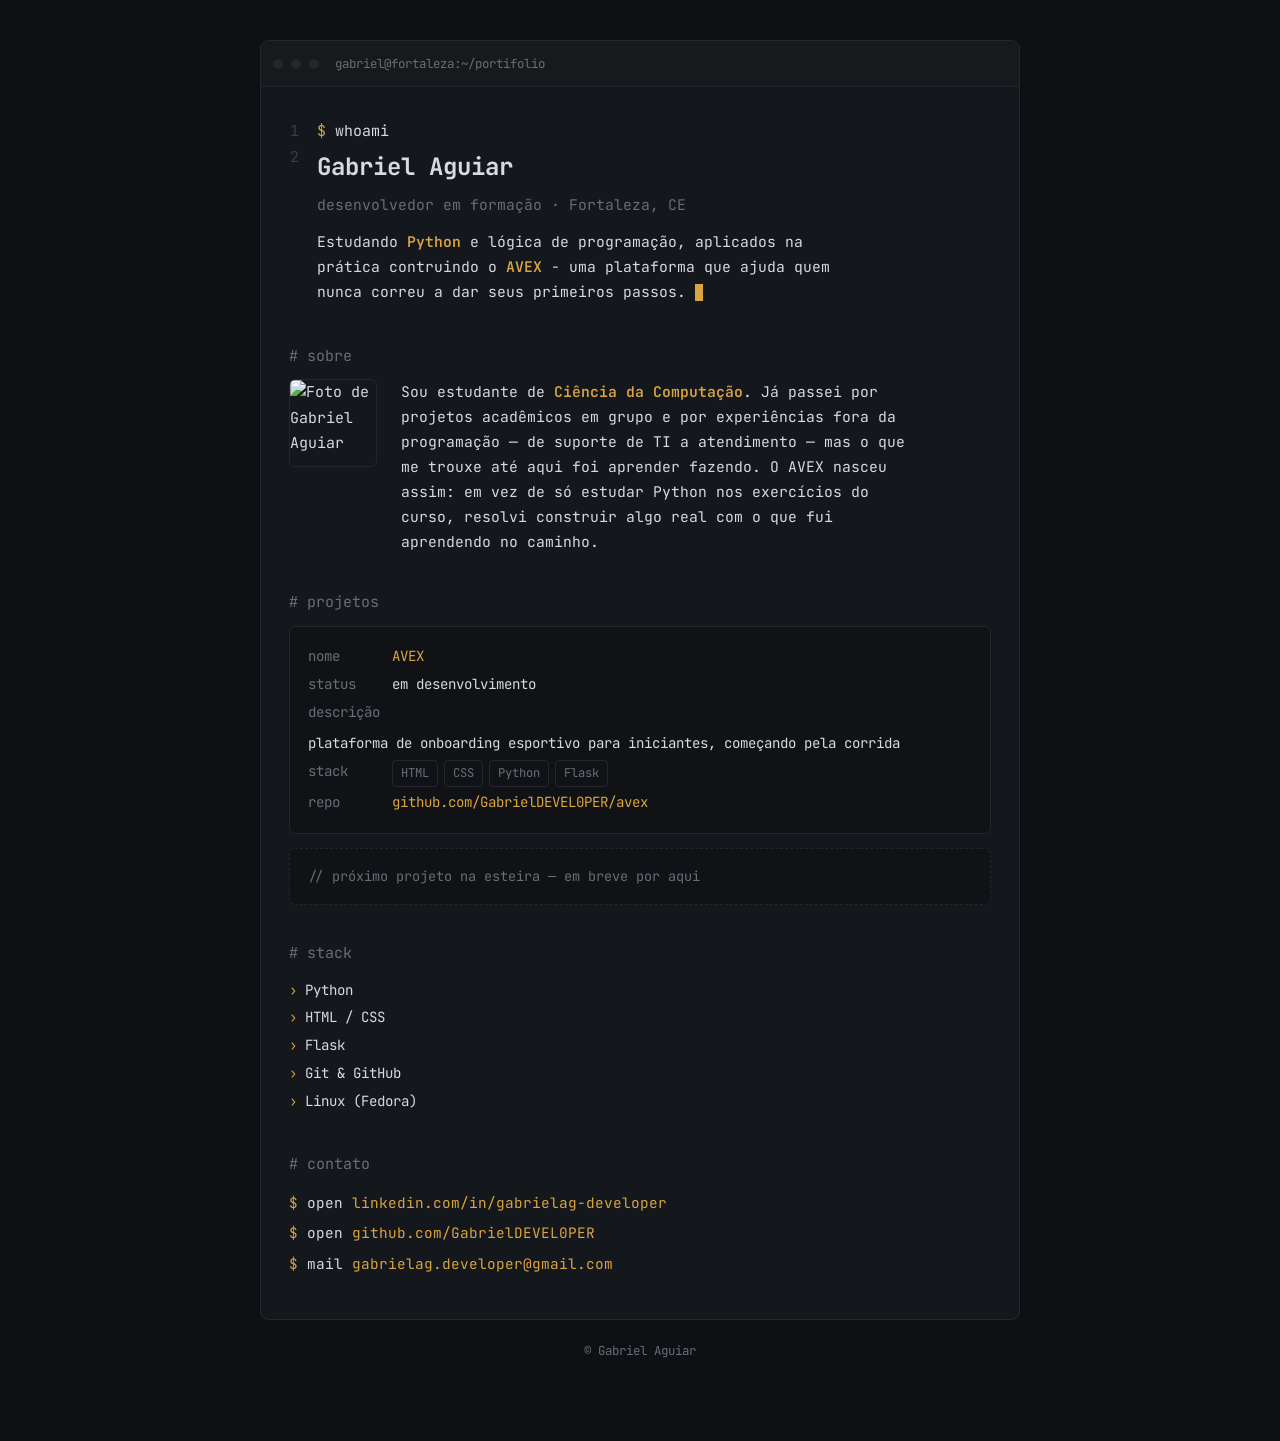
==== index.html @ c483846a "Add files via upload" ====
<!DOCTYPE html>
<html lang="pt-br">
<head>
    <meta charset="UTF-8">
    <meta name="viewport" content="width=device-width, initial-scale=1.0">
    <title>Gabriel Aguiar - Portfólio</title>
    <link rel="preconnect" href="https://fonts.googleapis.com">
    <link rel="preconnect" href="https://fonts.gstatic.com" crossorigin>
    <link href="https://fonts.googleapis.com/css2?family=JetBrains+Mono:wght@400;500;600;700&display=swap" rel="stylesheet">
    <link rel="icon" type="image/png" href="comando.png">

    <style>
        :root{
            --bg: #0e1013;
            --panel: #14171b;
            --line: #23272d;
            --text: #d7dade;
            --dim: #676e77;
            --radius: 6px;
            --amber: #d9a441;

        }

         *{box-sizing: border-box; margin: 0; padding:  0;}

        body{
            background-color: var(--bg);
            color: var(--text);
            font-family: 'JetBrains Mono', monospace;
            font-size: 15px;
            line-height: 1.7;
            padding: 40px 20px 80px;
        }

        ::selection{ background: var(--amber); color: var(--bg);}
        a {color: var(--amber); text-decoration: none; }
        a:hover {text-decoration: underline; }

        .window{
            max-width: 760px;
            margin: 0 auto;
            background: var(--panel);
            border: 1px solid var(--line);
            border-radius: 8px;
            overflow: hidden;
        }

        .chrome{
            display:flex;
            align-items: center;
            gap: 8px;
            padding: 12px;
            border-bottom: 1px solid var(--line);
            background: #17191d;

        }

        .dot{
            width: 10px; height: 10px;
            border-radius: 50%;
            background: var(--line);
        }

        .chrome-title {
            margin-left: 8px;
            font-size: 0.78rem;
            color: var(--dim);
            }

        .body-content{
            padding: 32px 28px 40px ;
        }

        .row {
            display: flex;
        }
        
        .gutter{
            color: #3a3f47;
            text-align: right;
            padding-right: 18px;
            user-select: none;
            flex-shrink: 0;
            width: 28px;
        }

        .content {flex: 1; min-width: 0;}

        .comment {color:var(--dim); }
        .prompt{ color: var(--amber);}
        .string{ color: #9fb4c7;}

        h1{
            font-size: 1.5rem;
            font-weight: 700;
            color: var(--text);
            margin: 2px 0 4px;
        }

        .tagline{
            color: var(--dim);
            font-size: 0.92rem;
            margin-bottom: 4px;
        }

        .lede{
            max-width: 60ch;
            color:var(--text);
            font-size: 0.92rem;
            margin: 12px 0 4px;
        }
        
        .lede strong{ color: var(--amber); font-weight: 600;}

        .cursor{
            display: inline-block;
            width: 8px; height:1.1em;
            background: var(--amber);
            vertical-align: text-bottom;
            animation: blink 1s step-end infinite;
        }

        @keyframes blink{ 50%{opacity: 0;}}
        @media(prefers-reduced-motion: reduce){ .cursor{ animation: none;}}

        section{ margin-top: 36px;}
        
        .section-tag{ color: var(--dim); margin-bottom: 10px;}

        .about-row{
            display: flex;
            gap: 24px;
            align-items: flex-start;
            flex-wrap: wrap;
        }

        .about-photo{
            width: 88px;
            height: 88px;
            border-radius: var(--radius);
            object-fit: cover;
            border: 1px solid var(--line);
            flex-shrink: 0;
        }

        .about-text{ color:var(--text); font-size: 0.92rem; max-width: 56ch;}
        .about-text strong{color: var(--amber); font-weight: 600;}

        .obj{
            background: #101216;
            border: 1px solid var(--line);
            border-radius: var(--radius);
            padding: 16px 18px;
            margin-bottom: 14px;
            font-size: 0.88rem;
        }

        .obj-key{ color: var(--dim); }
        .obj-val{ color:var(--text); }
        .obj-val.amber{ color: var(--amber); }

        .obj-row{
            display:flex;
            gap: 8px;
            padding: 2px 0;
            flex-wrap: wrap;
        }

        .obj-row .k{color:var(--dim); min-width: 76px; flex-shrink: 0;}

        .tags{
            display: flex;
            flex-wrap: wrap;
            gap: 6px;
        }

        .tag{
            font-size: 0.76rem;
            color: var(--dim);
            border: 1px solid var(--line);
            border-radius: 4px;
            padding: 2px 8px;
        }

        .obj.upcoming{
            border-style: dashed;
            color: var(--dim);
            font-size: 0.85rem;
        }

        .stack-list{ font-size: 0.88rem;}
        .stack-list .line{ padding: 2px 0; }

        .contact-list{ font-size: 0.9rem;}
        .contact-list .line{ padding: 3px 0;}

        footer{
            max-width: 760px;
            margin: 20px auto 0;
            color: var(--dim);
            font-size: 0.78rem;
            text-align: center;
        }

        @media (max-width: 520px){
            body{ font-size: 13.5px; padding: 24px 12px 60px;}
            .body-content{ padding: 24px 18px 32px;}
            .gutter{ width: 22px; padding-right: 10px ;}
        }
    </style>
</head>
<body>
    <div class="window">
        <div class="chrome">
        <span class="dot"></span><span class="dot"></span><span class="dot"></span>
        <span class="chrome-title">gabriel@fortaleza:~/portifolio</span>
    
    </div>

    <div class="body-content">
        <div class="row">
            <div class="gutter">1</div>
            <div class="content"><span class="prompt">$</span> whoami</div>
        </div>
        <div class="row">
            <div class="gutter">2</div>
            <div class="content">
                <h1>Gabriel Aguiar</h1>
                <div class="tagline">desenvolvedor em formação · Fortaleza, CE</div>
                <p class="lede">
                    Estudando <strong>Python</strong> e lógica de programação, aplicados na prática

                    contruindo o <strong>AVEX</strong> - uma plataforma que ajuda quem nunca correu a dar seus primeiros passos. <span class="cursor"></span>
                </p>   
            </div>
        </div>
   
        <section>
            <div class="section-tag comment"># sobre</div>
            <div class="about-row">

                <img class="about-photo" src="https://github.com/GabrielDEVEL0PER.png" alt="Foto de Gabriel Aguiar">

                <p class="about-text">
                Sou estudante de <strong>Ciência da Computação</strong>. Já passei por projetos
          acadêmicos em grupo e por experiências fora da programação — de suporte de TI a
          atendimento — mas o que me trouxe até aqui foi aprender fazendo. O AVEX nasceu assim:
          em vez de só estudar Python nos exercícios do curso, resolvi construir algo real com
          o que fui aprendendo no caminho.
                </p>
            </div>
        </section>

        <section>
            <div class="section-tag comment"># projetos</div>
          <div class="obj">
        <div class="obj-row"><span class="k">nome</span><span class="obj-val amber">AVEX</span></div>
        <div class="obj-row"><span class="k">status</span><span class="obj-val">em desenvolvimento</span></div>
        <div class="obj-row"><span class="k">descrição</span><span class="obj-val string">plataforma de onboarding esportivo para iniciantes, começando pela corrida</span></div>
        <div class="obj-row"><span class="k">stack</span>
          <span class="tags">
            <span class="tag">HTML</span><span class="tag">CSS</span><span class="tag">Python</span><span class="tag">Flask</span>
          </span>
        </div>
        <div class="obj-row"><span class="k">repo</span><a href="https://github.com/GabrielDEVEL0PER/avex" target="_blank" rel="noopener">github.com/GabrielDEVEL0PER/avex</a></div>
      </div>
 
      <div class="obj upcoming">
        <span class="comment">// próximo projeto na esteira — em breve por aqui</span>
      </div>
    </section>
 
    <section>
      <div class="section-tag comment"># stack</div>
      <div class="stack-list">
        <div class="line"><span class="prompt">›</span> Python</div>
        <div class="line"><span class="prompt">›</span> HTML / CSS</div>
        <div class="line"><span class="prompt">›</span> Flask</div>
        <div class="line"><span class="prompt">›</span> Git &amp; GitHub</div>
        <div class="line"><span class="prompt">›</span> Linux (Fedora)</div>
      </div>
    </section>
 
    <section>
      <div class="section-tag comment"># contato</div>
      <div class="contact-list">
        <div class="line"><span class="prompt">$</span> open <a href="https://linkedin.com/in/gabrielag-developer" target="_blank" rel="noopener">linkedin.com/in/gabrielag-developer</a></div>
        <div class="line"><span class="prompt">$</span> open <a href="https://github.com/GabrielDEVEL0PER" target="_blank" rel="noopener">github.com/GabrielDEVEL0PER</a></div>
        <div class="line"><span class="prompt">$</span> mail <a href="mailto:seuemail@exemplo.com">gabrielag.developer@gmail.com</a></div>
      </div>
    </section>
 
  </div>
</div>
 
<footer>© Gabriel Aguiar</footer>
 
</body>
</html>
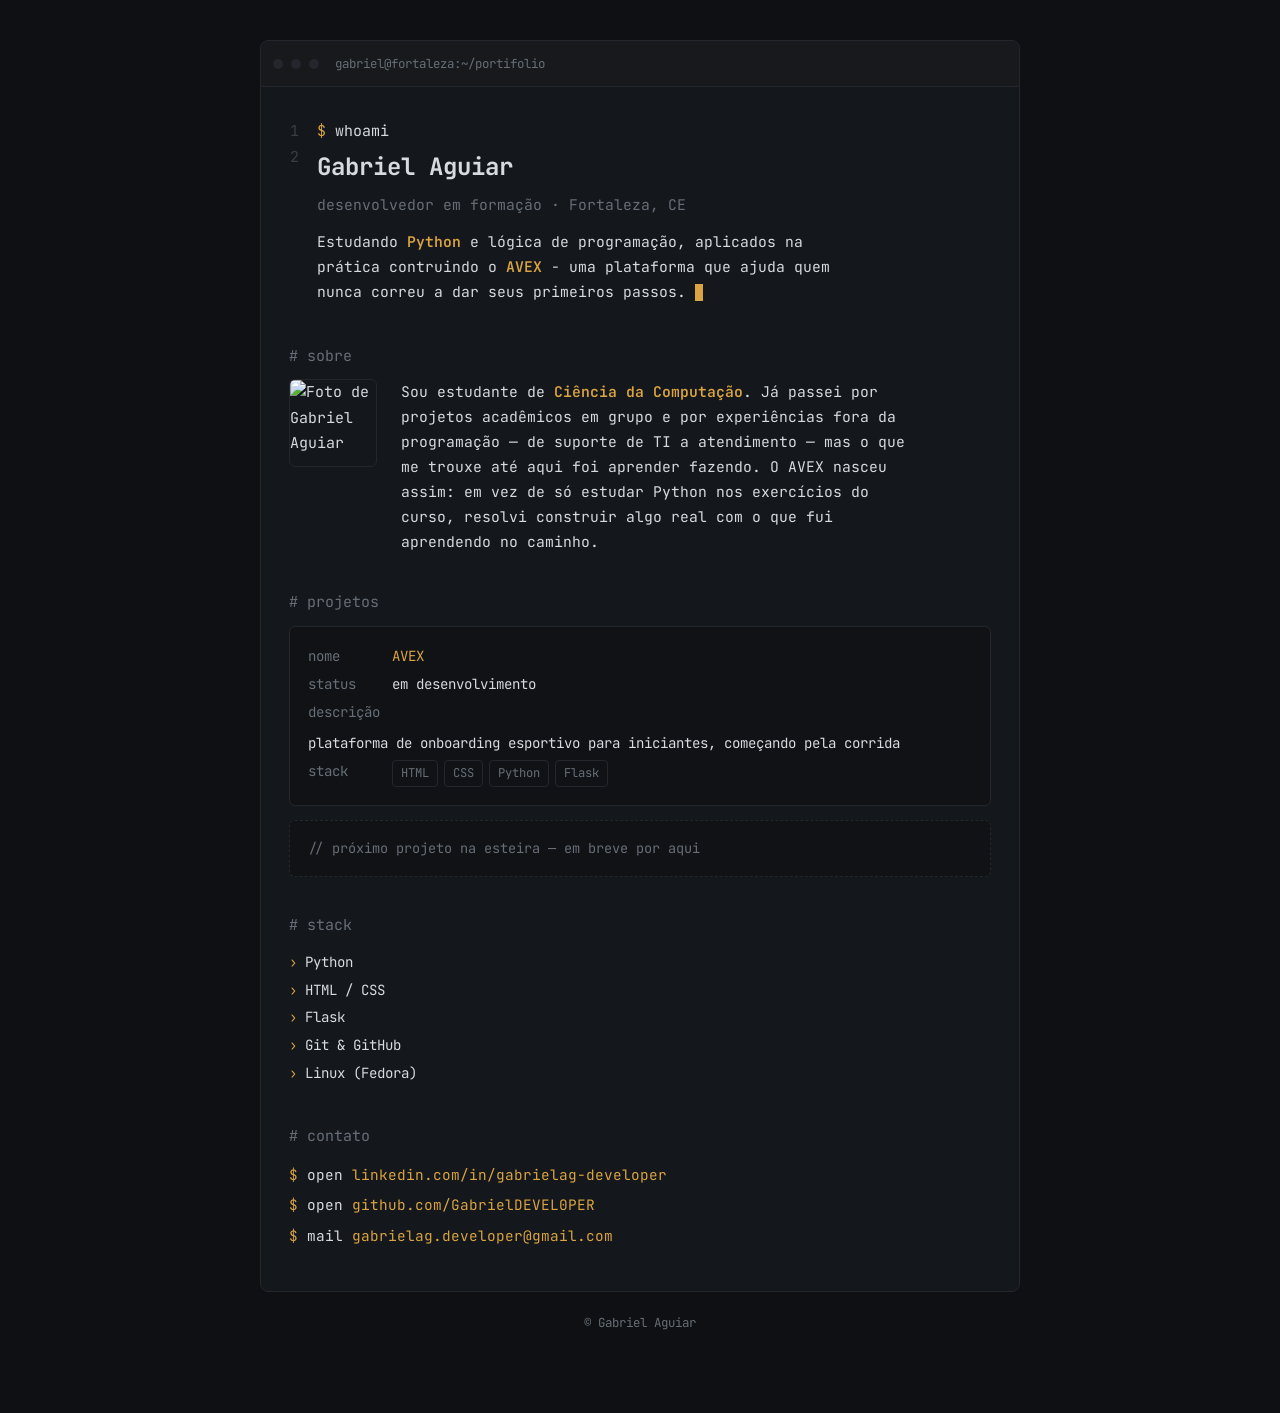
==== commit 851d5cd1: "removendo ref repo" ====
--- a/index.html
+++ b/index.html
@@ -262,7 +262,6 @@
             <span class="tag">HTML</span><span class="tag">CSS</span><span class="tag">Python</span><span class="tag">Flask</span>
           </span>
         </div>
-        <div class="obj-row"><span class="k">repo</span><a href="https://github.com/GabrielDEVEL0PER/avex" target="_blank" rel="noopener">github.com/GabrielDEVEL0PER/avex</a></div>
       </div>
  
       <div class="obj upcoming">
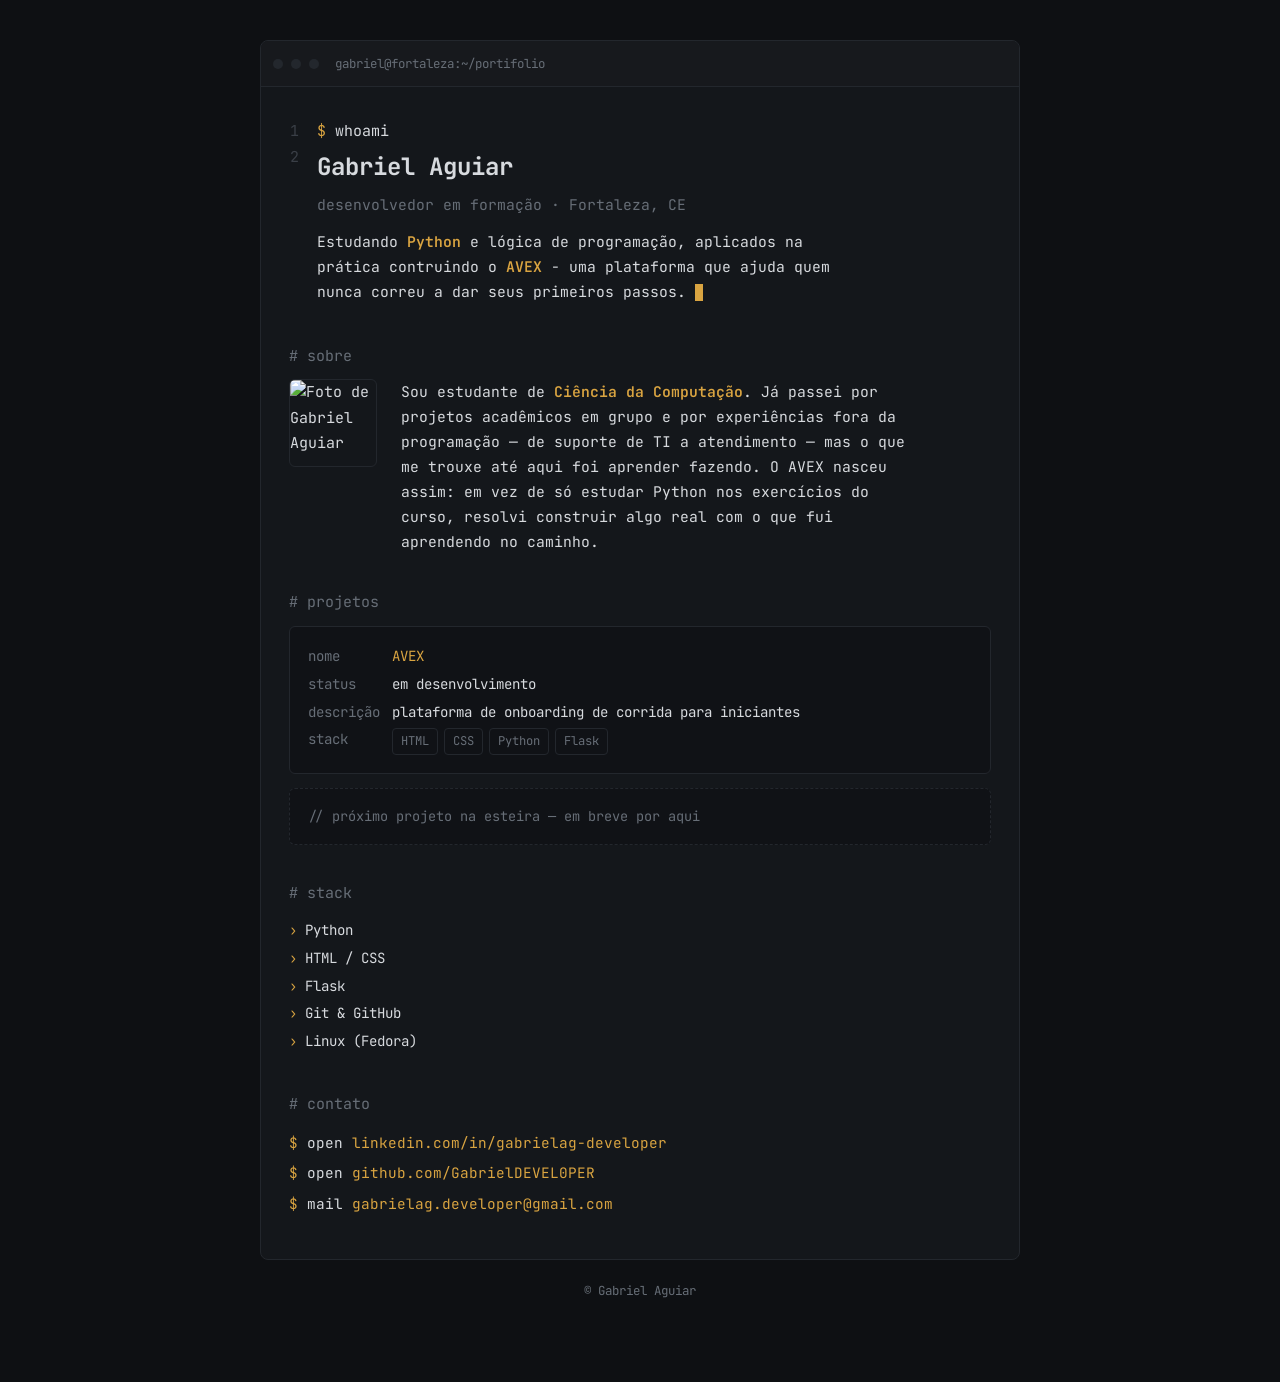
==== commit 2d447221: "Update project description for AVEX" ====
--- a/index.html
+++ b/index.html
@@ -256,7 +256,7 @@
           <div class="obj">
         <div class="obj-row"><span class="k">nome</span><span class="obj-val amber">AVEX</span></div>
         <div class="obj-row"><span class="k">status</span><span class="obj-val">em desenvolvimento</span></div>
-        <div class="obj-row"><span class="k">descrição</span><span class="obj-val string">plataforma de onboarding esportivo para iniciantes, começando pela corrida</span></div>
+        <div class="obj-row"><span class="k">descrição</span><span class="obj-val string">plataforma de onboarding de corrida para iniciantes</span></div>
         <div class="obj-row"><span class="k">stack</span>
           <span class="tags">
             <span class="tag">HTML</span><span class="tag">CSS</span><span class="tag">Python</span><span class="tag">Flask</span>
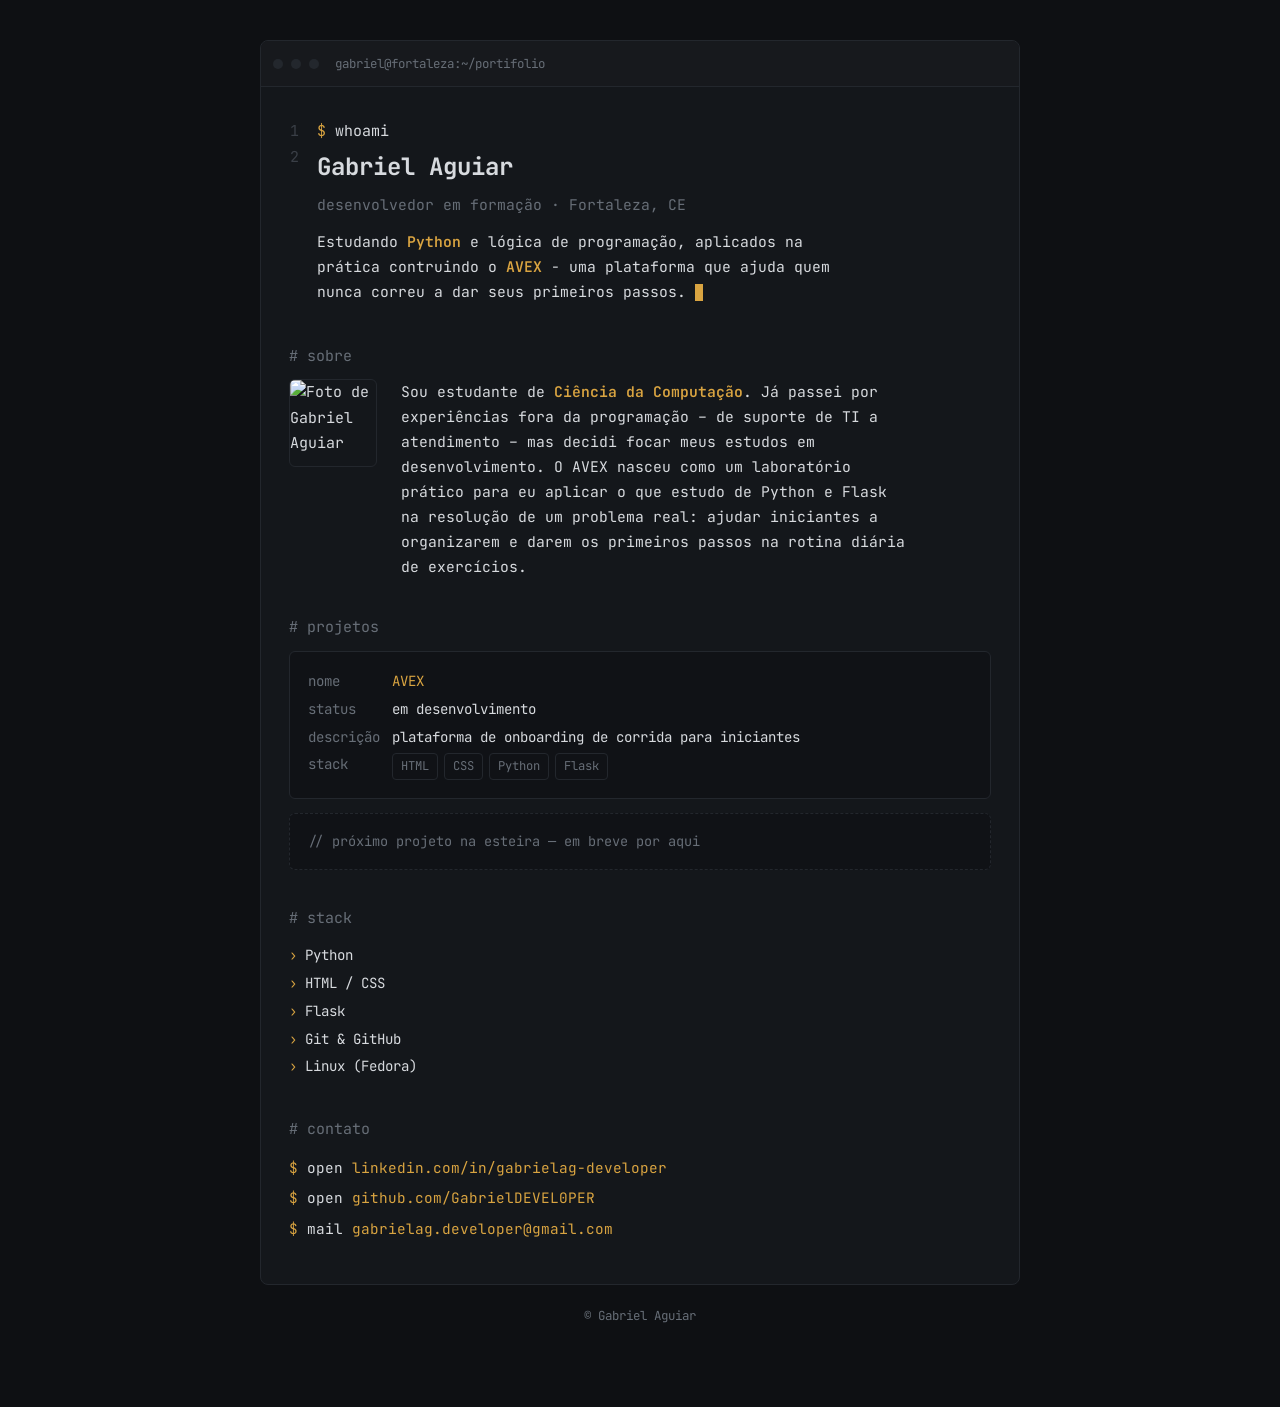
==== commit f4fbdbb7: "Revise about section in index.html Updated the 'about-text' paragraph to reflect a more focused stud" ====
--- a/index.html
+++ b/index.html
@@ -242,12 +242,7 @@
                 <img class="about-photo" src="https://github.com/GabrielDEVEL0PER.png" alt="Foto de Gabriel Aguiar">
 
                 <p class="about-text">
-                Sou estudante de <strong>Ciência da Computação</strong>. Já passei por projetos
-          acadêmicos em grupo e por experiências fora da programação — de suporte de TI a
-          atendimento — mas o que me trouxe até aqui foi aprender fazendo. O AVEX nasceu assim:
-          em vez de só estudar Python nos exercícios do curso, resolvi construir algo real com
-          o que fui aprendendo no caminho.
-                </p>
+                Sou estudante de <strong>Ciência da Computação</strong>. Já passei por experiências fora da programação – de suporte de TI a atendimento – mas decidi focar meus estudos em desenvolvimento. O AVEX nasceu como um laboratório prático para eu aplicar o que estudo de Python e Flask na resolução de um problema real: ajudar iniciantes a organizarem e darem os primeiros passos na rotina diária de exercícios.                </p>
             </div>
         </section>
 
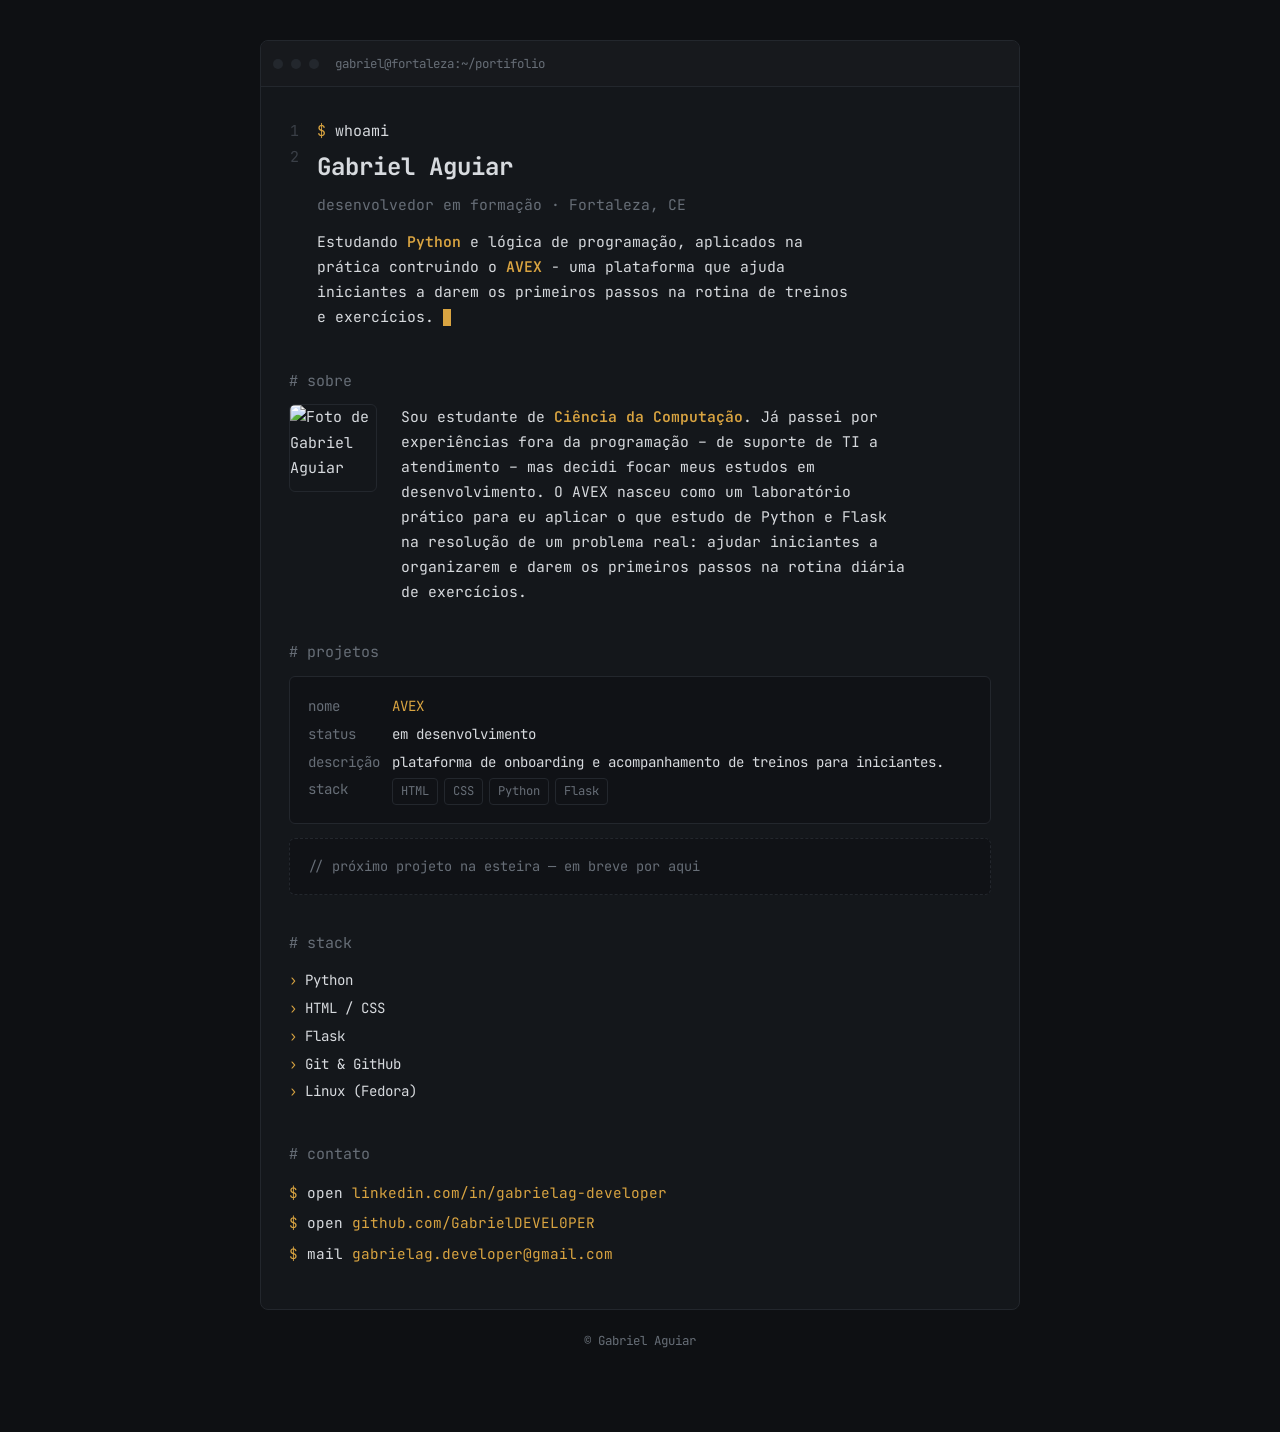
==== commit 98c62f96: "Revise AVEX project description and tagline Updated project description and tagline for AVEX." ====
--- a/index.html
+++ b/index.html
@@ -230,7 +230,7 @@
                 <p class="lede">
                     Estudando <strong>Python</strong> e lógica de programação, aplicados na prática
 
-                    contruindo o <strong>AVEX</strong> - uma plataforma que ajuda quem nunca correu a dar seus primeiros passos. <span class="cursor"></span>
+                    contruindo o <strong>AVEX</strong> - uma plataforma que ajuda iniciantes a darem os primeiros passos na rotina de treinos e exercícios. <span class="cursor"></span>
                 </p>   
             </div>
         </div>
@@ -251,7 +251,7 @@
           <div class="obj">
         <div class="obj-row"><span class="k">nome</span><span class="obj-val amber">AVEX</span></div>
         <div class="obj-row"><span class="k">status</span><span class="obj-val">em desenvolvimento</span></div>
-        <div class="obj-row"><span class="k">descrição</span><span class="obj-val string">plataforma de onboarding de corrida para iniciantes</span></div>
+        <div class="obj-row"><span class="k">descrição</span><span class="obj-val string">plataforma de onboarding e acompanhamento de treinos para iniciantes.</span></div>
         <div class="obj-row"><span class="k">stack</span>
           <span class="tags">
             <span class="tag">HTML</span><span class="tag">CSS</span><span class="tag">Python</span><span class="tag">Flask</span>
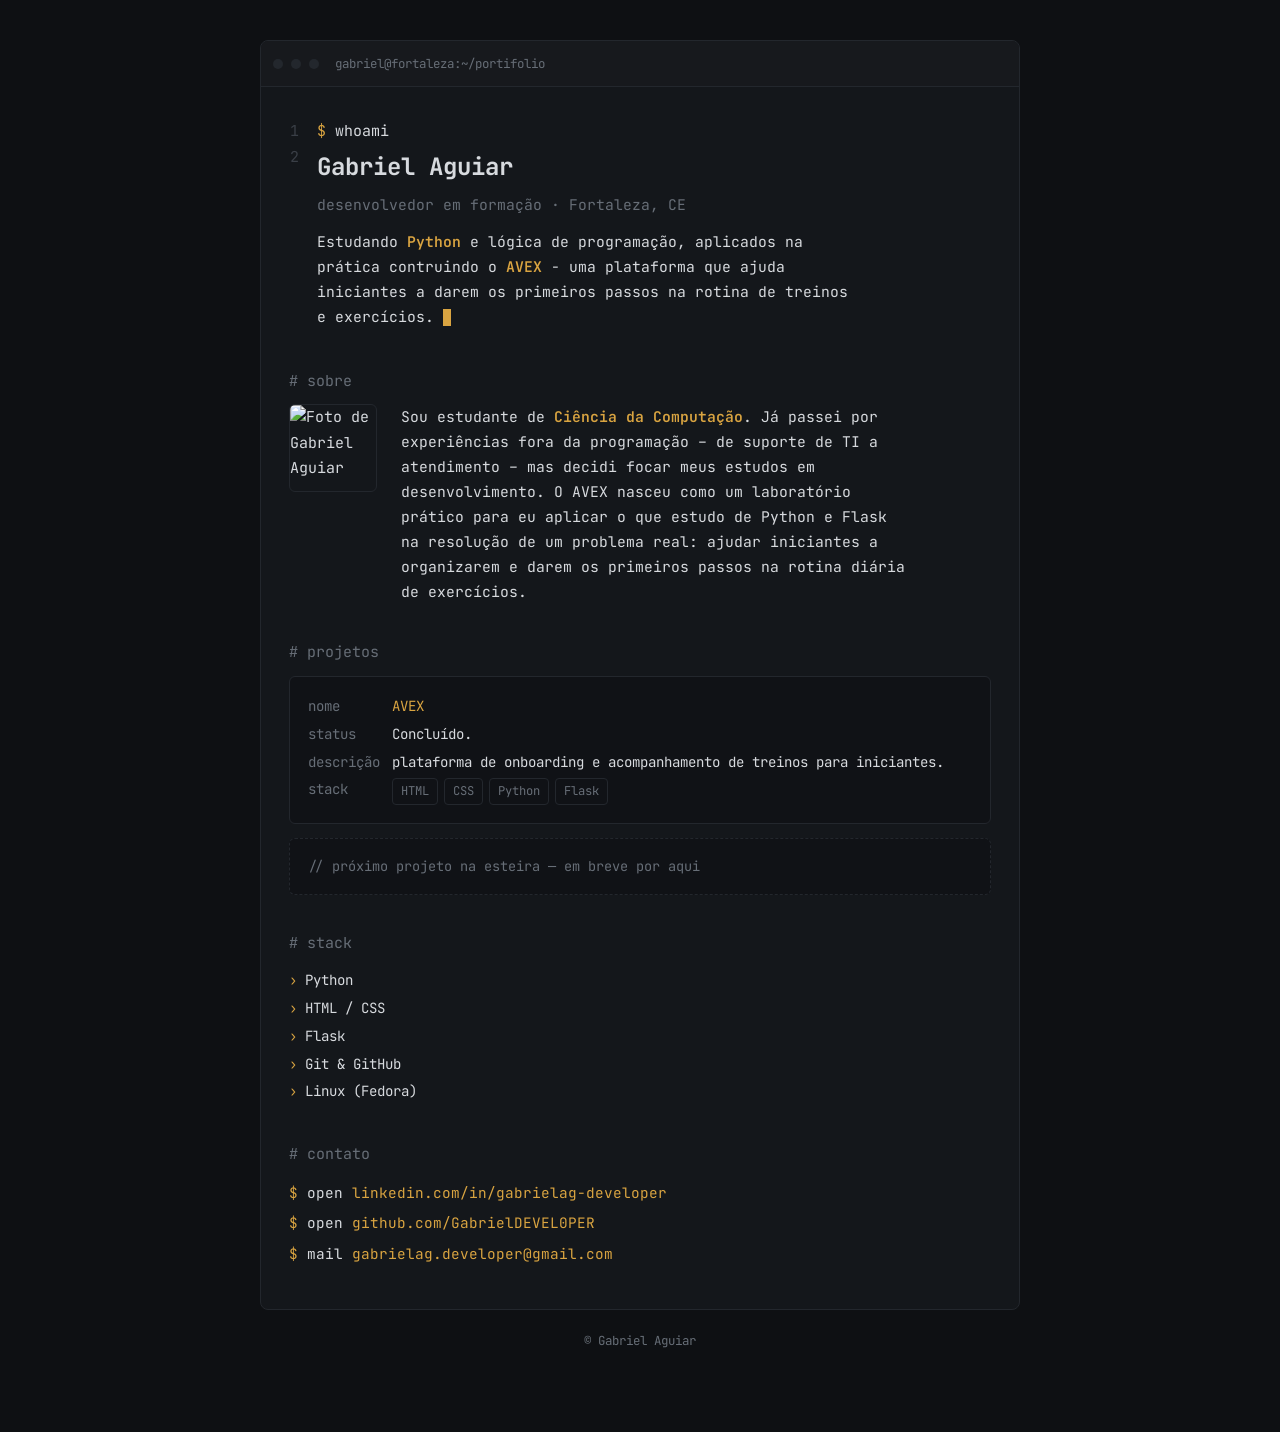
==== commit e2d1e785: "alterando a fase do avex" ====
--- a/index.html
+++ b/index.html
@@ -250,7 +250,7 @@
             <div class="section-tag comment"># projetos</div>
           <div class="obj">
         <div class="obj-row"><span class="k">nome</span><span class="obj-val amber">AVEX</span></div>
-        <div class="obj-row"><span class="k">status</span><span class="obj-val">em desenvolvimento</span></div>
+        <div class="obj-row"><span class="k">status</span><span class="obj-val">Concluído.</span></div>
         <div class="obj-row"><span class="k">descrição</span><span class="obj-val string">plataforma de onboarding e acompanhamento de treinos para iniciantes.</span></div>
         <div class="obj-row"><span class="k">stack</span>
           <span class="tags">
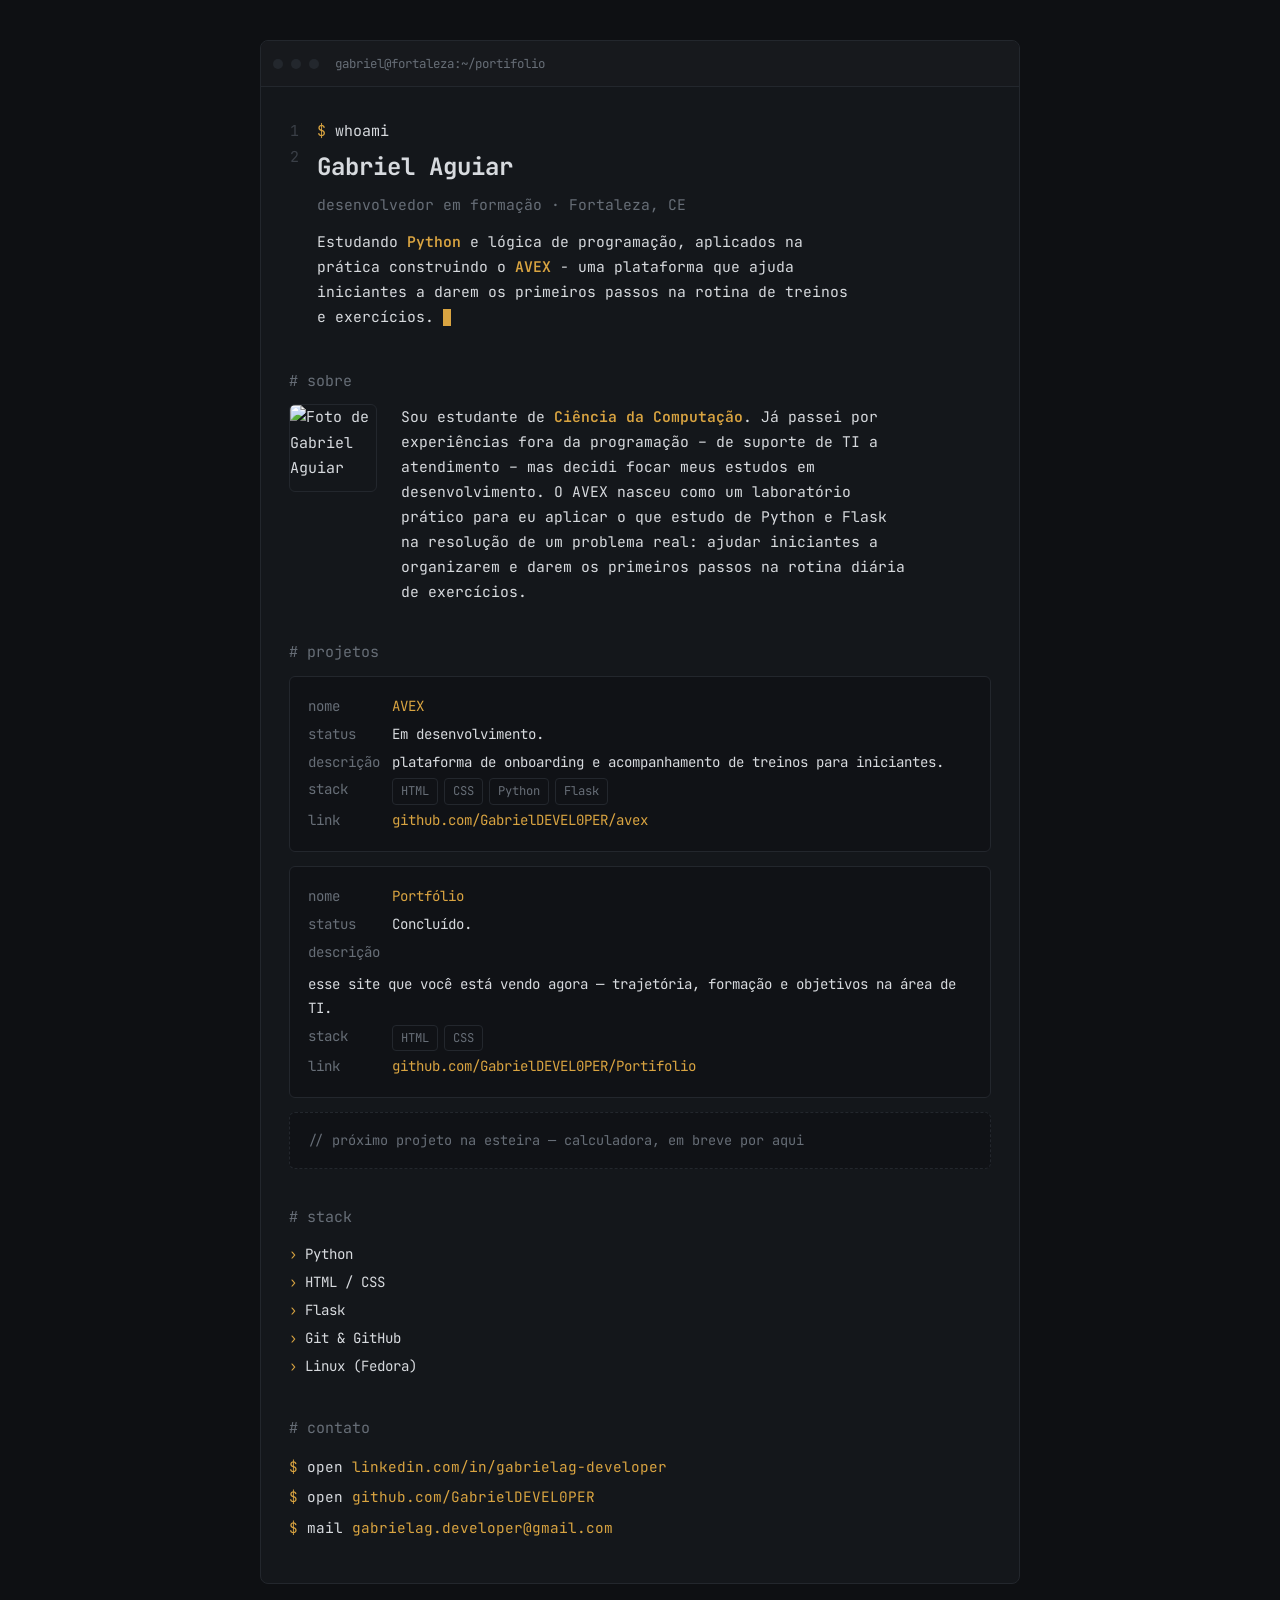
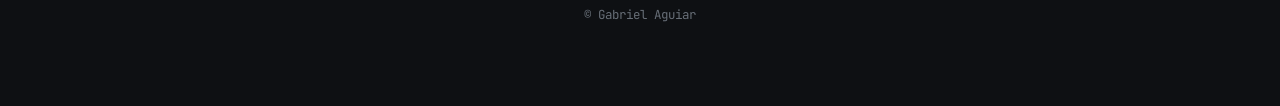
==== commit 29337cc8: "portifolio v2 Updated project status and contact email in index.html." ====
--- a/index.html
+++ b/index.html
@@ -74,7 +74,7 @@
         .row {
             display: flex;
         }
-        
+
         .gutter{
             color: #3a3f47;
             text-align: right;
@@ -109,7 +109,7 @@
             font-size: 0.92rem;
             margin: 12px 0 4px;
         }
-        
+
         .lede strong{ color: var(--amber); font-weight: 600;}
 
         .cursor{
@@ -124,7 +124,7 @@
         @media(prefers-reduced-motion: reduce){ .cursor{ animation: none;}}
 
         section{ margin-top: 36px;}
-        
+
         .section-tag{ color: var(--dim); margin-bottom: 10px;}
 
         .about-row{
@@ -214,7 +214,7 @@
         <div class="chrome">
         <span class="dot"></span><span class="dot"></span><span class="dot"></span>
         <span class="chrome-title">gabriel@fortaleza:~/portifolio</span>
-    
+
     </div>
 
     <div class="body-content">
@@ -228,13 +228,11 @@
                 <h1>Gabriel Aguiar</h1>
                 <div class="tagline">desenvolvedor em formação · Fortaleza, CE</div>
                 <p class="lede">
-                    Estudando <strong>Python</strong> e lógica de programação, aplicados na prática
-
-                    contruindo o <strong>AVEX</strong> - uma plataforma que ajuda iniciantes a darem os primeiros passos na rotina de treinos e exercícios. <span class="cursor"></span>
-                </p>   
+                    Estudando <strong>Python</strong> e lógica de programação, aplicados na prática construindo o <strong>AVEX</strong> - uma plataforma que ajuda iniciantes a darem os primeiros passos na rotina de treinos e exercícios. <span class="cursor"></span>
+                </p>
             </div>
         </div>
-   
+
         <section>
             <div class="section-tag comment"># sobre</div>
             <div class="about-row">
@@ -242,7 +240,8 @@
                 <img class="about-photo" src="https://github.com/GabrielDEVEL0PER.png" alt="Foto de Gabriel Aguiar">
 
                 <p class="about-text">
-                Sou estudante de <strong>Ciência da Computação</strong>. Já passei por experiências fora da programação – de suporte de TI a atendimento – mas decidi focar meus estudos em desenvolvimento. O AVEX nasceu como um laboratório prático para eu aplicar o que estudo de Python e Flask na resolução de um problema real: ajudar iniciantes a organizarem e darem os primeiros passos na rotina diária de exercícios.                </p>
+                Sou estudante de <strong>Ciência da Computação</strong>. Já passei por experiências fora da programação – de suporte de TI a atendimento – mas decidi focar meus estudos em desenvolvimento. O AVEX nasceu como um laboratório prático para eu aplicar o que estudo de Python e Flask na resolução de um problema real: ajudar iniciantes a organizarem e darem os primeiros passos na rotina diária de exercícios.
+                </p>
             </div>
         </section>
 
@@ -250,20 +249,33 @@
             <div class="section-tag comment"># projetos</div>
           <div class="obj">
         <div class="obj-row"><span class="k">nome</span><span class="obj-val amber">AVEX</span></div>
-        <div class="obj-row"><span class="k">status</span><span class="obj-val">Concluído.</span></div>
+        <div class="obj-row"><span class="k">status</span><span class="obj-val">Em desenvolvimento.</span></div>
         <div class="obj-row"><span class="k">descrição</span><span class="obj-val string">plataforma de onboarding e acompanhamento de treinos para iniciantes.</span></div>
         <div class="obj-row"><span class="k">stack</span>
           <span class="tags">
             <span class="tag">HTML</span><span class="tag">CSS</span><span class="tag">Python</span><span class="tag">Flask</span>
           </span>
         </div>
-      </div>
- 
+        <div class="obj-row"><span class="k">link</span><span class="obj-val"><a href="https://github.com/GabrielDEVEL0PER/avex" target="_blank" rel="noopener">github.com/GabrielDEVEL0PER/avex</a></span></div>
+      </div>
+
+      <div class="obj">
+        <div class="obj-row"><span class="k">nome</span><span class="obj-val amber">Portfólio</span></div>
+        <div class="obj-row"><span class="k">status</span><span class="obj-val">Concluído.</span></div>
+        <div class="obj-row"><span class="k">descrição</span><span class="obj-val string">esse site que você está vendo agora — trajetória, formação e objetivos na área de TI.</span></div>
+        <div class="obj-row"><span class="k">stack</span>
+          <span class="tags">
+            <span class="tag">HTML</span><span class="tag">CSS</span>
+          </span>
+        </div>
+        <div class="obj-row"><span class="k">link</span><span class="obj-val"><a href="https://github.com/GabrielDEVEL0PER/Portifolio" target="_blank" rel="noopener">github.com/GabrielDEVEL0PER/Portifolio</a></span></div>
+      </div>
+
       <div class="obj upcoming">
-        <span class="comment">// próximo projeto na esteira — em breve por aqui</span>
+        <span class="comment">// próximo projeto na esteira — calculadora, em breve por aqui</span>
       </div>
     </section>
- 
+
     <section>
       <div class="section-tag comment"># stack</div>
       <div class="stack-list">
@@ -274,20 +286,20 @@
         <div class="line"><span class="prompt">›</span> Linux (Fedora)</div>
       </div>
     </section>
- 
+
     <section>
       <div class="section-tag comment"># contato</div>
       <div class="contact-list">
         <div class="line"><span class="prompt">$</span> open <a href="https://linkedin.com/in/gabrielag-developer" target="_blank" rel="noopener">linkedin.com/in/gabrielag-developer</a></div>
         <div class="line"><span class="prompt">$</span> open <a href="https://github.com/GabrielDEVEL0PER" target="_blank" rel="noopener">github.com/GabrielDEVEL0PER</a></div>
-        <div class="line"><span class="prompt">$</span> mail <a href="mailto:seuemail@exemplo.com">gabrielag.developer@gmail.com</a></div>
+        <div class="line"><span class="prompt">$</span> mail <a href="mailto:gabrielag.developer@gmail.com">gabrielag.developer@gmail.com</a></div>
       </div>
     </section>
- 
+
   </div>
 </div>
- 
+
 <footer>© Gabriel Aguiar</footer>
- 
+
 </body>
 </html>
